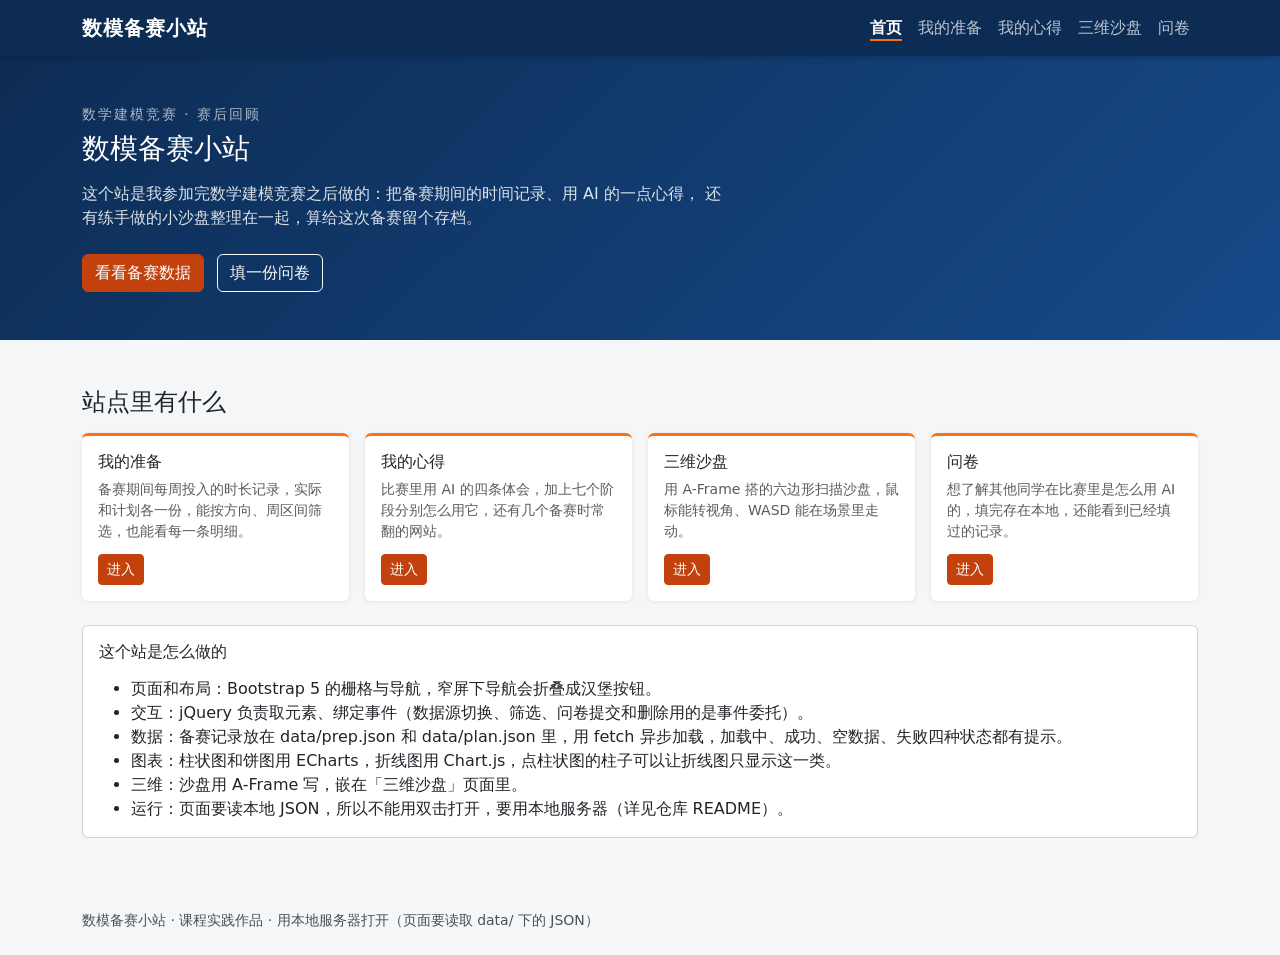
==== index.html @ ef4f3acc "作业八网站的优化版：拆成五个页面、补筛选查询与问卷记录管理" ====
<!DOCTYPE html>
<html lang="zh-CN">
<head>
  <meta charset="UTF-8">
  <meta name="viewport" content="width=device-width, initial-scale=1.0">
  <title>数模备赛小站 · 赛后回顾</title>
  <link rel="icon" href="data:,">
  <link rel="stylesheet" href="libs/bootstrap.min.css">
  <link rel="stylesheet" href="css/style.css">
  <script src="libs/jquery-3.7.1.min.js" defer></script>
  <script src="libs/bootstrap.bundle.min.js" defer></script>
</head>
<body>
  <nav class="navbar navbar-expand-md navbar-mm sticky-top" data-bs-theme="dark">
    <div class="container">
      <a class="navbar-brand" href="index.html">数模备赛小站</a>
      <button class="navbar-toggler" type="button" data-bs-toggle="collapse" data-bs-target="#mainNav"
              aria-controls="mainNav" aria-expanded="false" aria-label="展开导航">
        <span class="navbar-toggler-icon"></span>
      </button>
      <div class="collapse navbar-collapse" id="mainNav">
        <ul class="navbar-nav ms-auto">
          <li class="nav-item"><a class="nav-link active" aria-current="page" href="index.html">首页</a></li>
          <li class="nav-item"><a class="nav-link" href="prep.html">我的准备</a></li>
          <li class="nav-item"><a class="nav-link" href="notes.html">我的心得</a></li>
          <li class="nav-item"><a class="nav-link" href="sandbox.html">三维沙盘</a></li>
          <li class="nav-item"><a class="nav-link" href="survey.html">问卷</a></li>
        </ul>
      </div>
    </div>
  </nav>

  <header class="hero">
    <div class="container py-5">
      <p class="hero-kicker mb-2">数学建模竞赛 · 赛后回顾</p>
      <h1 class="h3 mb-3">数模备赛小站</h1>
      <p class="hero-text mb-4">
        这个站是我参加完数学建模竞赛之后做的：把备赛期间的时间记录、用 AI 的一点心得，
        还有练手做的小沙盘整理在一起，算给这次备赛留个存档。
      </p>
      <div class="hero-actions">
        <a class="btn btn-accent" href="prep.html">看看备赛数据</a>
        <a class="btn btn-outline-light" href="survey.html">填一份问卷</a>
      </div>
    </div>
  </header>

  <main class="container py-5">
    <section>
      <h2 class="h4 mb-3">站点里有什么</h2>
      <div class="row g-3 mb-4">
        <div class="col-12 col-md-6 col-lg-3">
          <article class="card entry-card h-100">
            <div class="card-body">
              <h3 class="h6">我的准备</h3>
              <p class="card-text small text-muted mb-0">备赛期间每周投入的时长记录，实际和计划各一份，能按方向、周区间筛选，也能看每一条明细。</p>
              <a class="btn btn-sm btn-accent" href="prep.html">进入</a>
            </div>
          </article>
        </div>
        <div class="col-12 col-md-6 col-lg-3">
          <article class="card entry-card h-100">
            <div class="card-body">
              <h3 class="h6">我的心得</h3>
              <p class="card-text small text-muted mb-0">比赛里用 AI 的四条体会，加上七个阶段分别怎么用它，还有几个备赛时常翻的网站。</p>
              <a class="btn btn-sm btn-accent" href="notes.html">进入</a>
            </div>
          </article>
        </div>
        <div class="col-12 col-md-6 col-lg-3">
          <article class="card entry-card h-100">
            <div class="card-body">
              <h3 class="h6">三维沙盘</h3>
              <p class="card-text small text-muted mb-0">用 A-Frame 搭的六边形扫描沙盘，鼠标能转视角、WASD 能在场景里走动。</p>
              <a class="btn btn-sm btn-accent" href="sandbox.html">进入</a>
            </div>
          </article>
        </div>
        <div class="col-12 col-md-6 col-lg-3">
          <article class="card entry-card h-100">
            <div class="card-body">
              <h3 class="h6">问卷</h3>
              <p class="card-text small text-muted mb-0">想了解其他同学在比赛里是怎么用 AI 的，填完存在本地，还能看到已经填过的记录。</p>
              <a class="btn btn-sm btn-accent" href="survey.html">进入</a>
            </div>
          </article>
        </div>
      </div>

      <div class="card">
        <div class="card-body">
          <h2 class="h6 mb-3">这个站是怎么做的</h2>
          <ul class="mb-0">
            <li>页面和布局：Bootstrap 5 的栅格与导航，窄屏下导航会折叠成汉堡按钮。</li>
            <li>交互：jQuery 负责取元素、绑定事件（数据源切换、筛选、问卷提交和删除用的是事件委托）。</li>
            <li>数据：备赛记录放在 data/prep.json 和 data/plan.json 里，用 fetch 异步加载，加载中、成功、空数据、失败四种状态都有提示。</li>
            <li>图表：柱状图和饼图用 ECharts，折线图用 Chart.js，点柱状图的柱子可以让折线图只显示这一类。</li>
            <li>三维：沙盘用 A-Frame 写，嵌在「三维沙盘」页面里。</li>
            <li>运行：页面要读本地 JSON，所以不能用双击打开，要用本地服务器（详见仓库 README）。</li>
          </ul>
        </div>
      </div>
    </section>
  </main>

  <footer class="site-footer py-4">
    <div class="container">数模备赛小站 · 课程实践作品 · 用本地服务器打开（页面要读取 data/ 下的 JSON）</div>
  </footer>
</body>
</html>
---- css/style.css ----
:root {
  --navy: #0d2c54;
  --navy-2: #164a8a;
  --accent: #f97316;
  --accent-deep: #c2410c;
  --accent-ink: #9a3412;
  --ink-muted: #495057;
  --bg: #f4f6f8;
}

body {
  background-color: var(--bg);
}

.navbar-mm {
  background-color: var(--navy);
  box-shadow: 0 1px 6px rgba(0, 0, 0, .25);
}

.navbar-mm .navbar-brand {
  color: #fff;
  font-weight: 700;
  letter-spacing: 1px;
}

.navbar-mm .navbar-brand:hover,
.navbar-mm .navbar-brand:focus {
  color: #fff;
}

.navbar-mm .nav-link {
  color: rgba(255, 255, 255, .72);
}

.navbar-mm .nav-link:hover,
.navbar-mm .nav-link:focus {
  color: #fff;
}

.navbar-mm .nav-link.active {
  color: #fff;
  font-weight: 600;
  text-decoration: underline;
  text-decoration-color: var(--accent);
  text-decoration-thickness: 2px;
  text-underline-offset: 6px;
}

.hero {
  background: linear-gradient(135deg, var(--navy), var(--navy-2));
  color: #fff;
}

.hero-text {
  max-width: 640px;
  color: rgba(255, 255, 255, .85);
}

.entry-card {
  border: 0;
  border-top: 3px solid var(--accent);
  box-shadow: 0 1px 4px rgba(13, 44, 84, .08);
  transition: transform .15s ease, box-shadow .15s ease;
}

.entry-card:hover {
  transform: translateY(-4px);
  box-shadow: 0 6px 16px rgba(13, 44, 84, .15);
}

.btn-accent {
  background-color: var(--accent-deep);
  border-color: var(--accent-deep);
  color: #fff;
}

.btn-accent:hover,
.btn-accent:focus {
  background-color: var(--accent-ink);
  border-color: var(--accent-ink);
  color: #fff;
}

.btn-outline-secondary {
  --bs-btn-color: var(--ink-muted);
  --bs-btn-border-color: var(--ink-muted);
}

.site-footer {
  color: var(--ink-muted);
  font-size: .875rem;
}

html {
  scroll-behavior: smooth;
}

header[id],
section[id] {
  scroll-margin-top: 72px;
}

.hero-kicker {
  font-size: .85rem;
  letter-spacing: 2px;
  color: rgba(255, 255, 255, .65);
}

.chart-box {
  height: 340px;
}

.note-num {
  color: var(--accent-ink);
  font-weight: 700;
  letter-spacing: 1px;
}

.badge-mm {
  background-color: rgba(249, 115, 22, .12);
  color: var(--accent-ink);
  font-weight: 600;
}

.sandbox-frame {
  width: 100%;
  height: 480px;
  border: 0;
  display: block;
}

img,
canvas,
iframe {
  max-width: 100%;
}

.hero-actions .btn {
  margin-right: .5rem;
}

.page-head {
  background: linear-gradient(135deg, var(--navy), var(--navy-2));
  color: #fff;
}

.page-head .page-head-text {
  color: rgba(255, 255, 255, .85);
  max-width: 720px;
}

.entry-card .btn {
  margin-top: .75rem;
}

.filter-card {
  border: 1px solid rgba(13, 44, 84, .12);
}

.record-table th,
.record-table td {
  white-space: nowrap;
  font-size: .875rem;
  vertical-align: middle;
}

.record-table .badge {
  font-weight: 500;
}

@media (max-width: 575.98px) {
  .chart-box {
    height: 280px;
  }

  .sandbox-frame {
    height: 360px;
  }

  .hero-actions .btn {
    display: block;
    width: 100%;
    margin: 0 0 .5rem;
  }
}
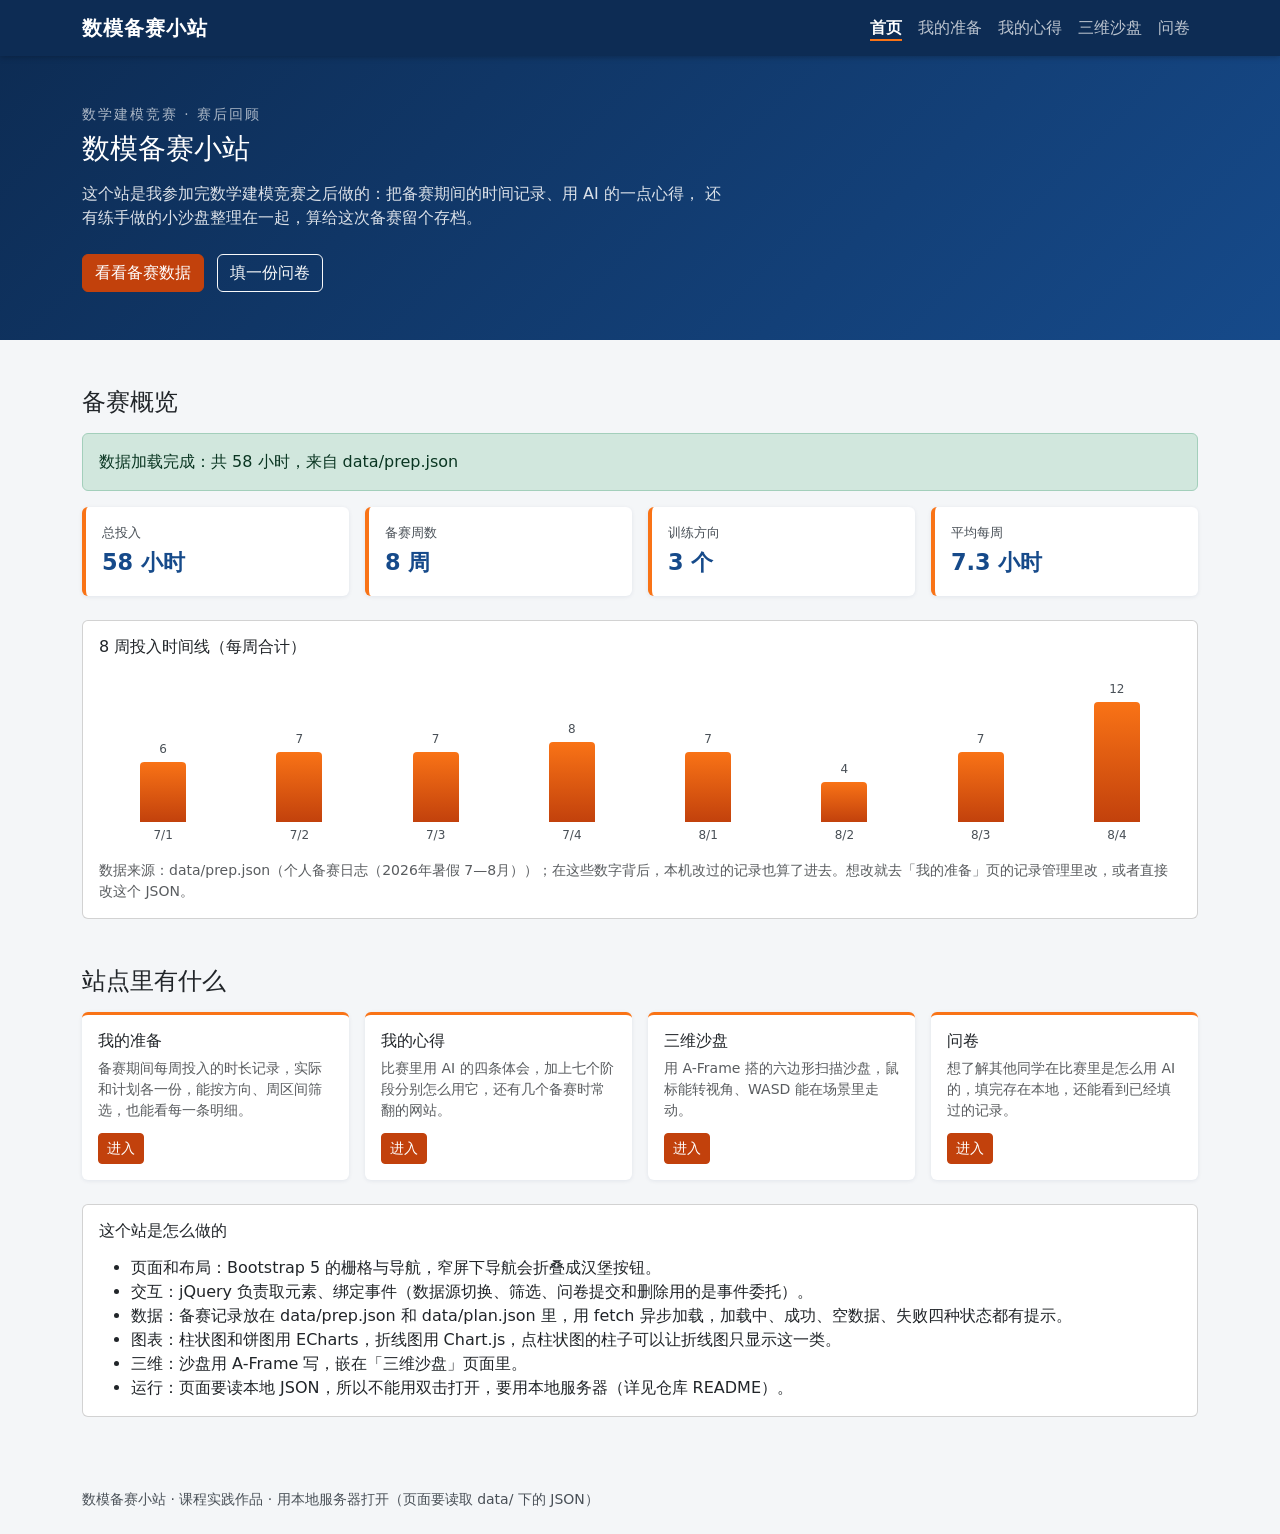
==== commit 580f9e23: "首页加备赛概览、我的准备页加记录管理：可新增修改删除并保存在本地" ====
--- a/index.html
+++ b/index.html
@@ -9,6 +9,7 @@
   <link rel="stylesheet" href="css/style.css">
   <script src="libs/jquery-3.7.1.min.js" defer></script>
   <script src="libs/bootstrap.bundle.min.js" defer></script>
+  <script src="js/home.js" defer></script>
 </head>
 <body>
   <nav class="navbar navbar-expand-md navbar-mm sticky-top" data-bs-theme="dark">
@@ -46,6 +47,19 @@
   </header>
 
   <main class="container py-5">
+    <section class="mb-5" id="overview">
+      <h2 class="h4 mb-3">备赛概览</h2>
+      <div class="alert alert-warning" id="home-status" style="display: none;"></div>
+      <div class="row g-3 mb-4" id="home-stats"></div>
+      <div class="card">
+        <div class="card-body">
+          <h3 class="h6 mb-3">8 周投入时间线（每周合计）</h3>
+          <div class="timeline" id="home-timeline"></div>
+          <p class="text-muted small mb-0 mt-3" id="home-source"></p>
+        </div>
+      </div>
+    </section>
+
     <section>
       <h2 class="h4 mb-3">站点里有什么</h2>
       <div class="row g-3 mb-4">
--- a/css/style.css
+++ b/css/style.css
@@ -183,3 +183,61 @@
     margin: 0 0 .5rem;
   }
 }
+
+.stat-card {
+  border: 0;
+  border-left: 4px solid var(--accent);
+  box-shadow: 0 1px 4px rgba(13, 44, 84, .08);
+}
+
+.stat-label {
+  font-size: .8rem;
+  color: var(--ink-muted);
+}
+
+.stat-value {
+  font-size: 1.4rem;
+  font-weight: 700;
+  color: var(--navy-2);
+}
+
+.timeline {
+  display: flex;
+  align-items: flex-end;
+  gap: .5rem;
+  padding-top: .5rem;
+}
+
+.timeline-item {
+  flex: 1 1 0;
+  display: flex;
+  flex-direction: column;
+  align-items: center;
+  justify-content: flex-end;
+}
+
+.timeline-value {
+  font-size: .75rem;
+  color: var(--ink-muted);
+  margin-bottom: .25rem;
+}
+
+.timeline-bar {
+  width: 100%;
+  max-width: 46px;
+  background: linear-gradient(180deg, var(--accent), var(--accent-deep));
+  border-radius: 4px 4px 0 0;
+}
+
+.timeline-label {
+  font-size: .75rem;
+  color: var(--ink-muted);
+  margin-top: .25rem;
+}
+
+@media (max-width: 575.98px) {
+  .timeline-value,
+  .timeline-label {
+    font-size: .68rem;
+  }
+}
